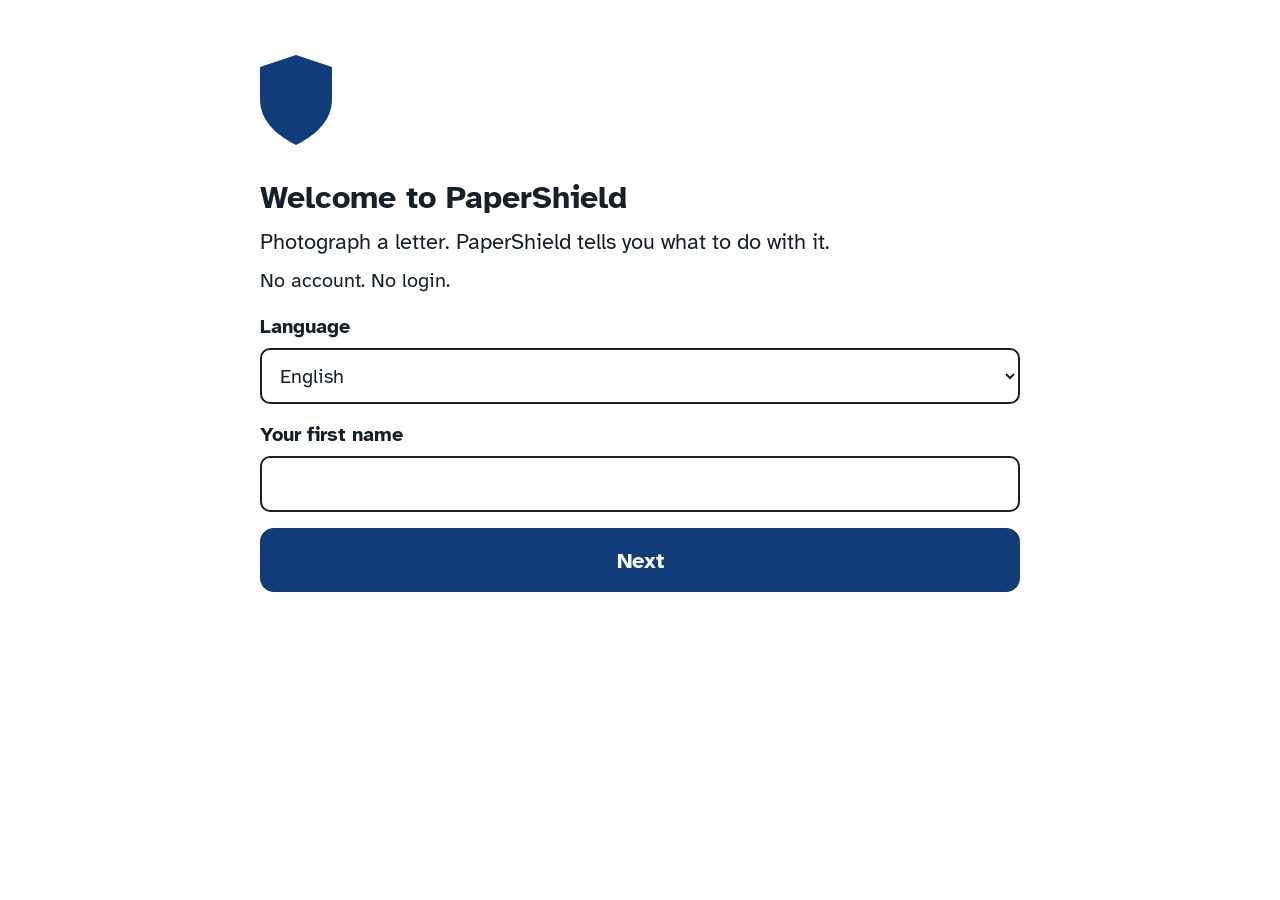
==== index.html @ 8ead5764 "First version of PaperShield" ====
<!doctype html>
<html lang="en">
<head>
<meta charset="utf-8">
<meta name="viewport" content="width=device-width, initial-scale=1, viewport-fit=cover">
<!-- Security: only this site's own files may load or run. No trackers, no outside servers. -->
<meta http-equiv="Content-Security-Policy" content="default-src 'self'; script-src 'self' 'wasm-unsafe-eval'; worker-src 'self'; connect-src 'self'; img-src 'self' data: blob:; style-src 'self'; font-src 'self'; media-src 'self' blob:; object-src 'none'; base-uri 'none'; form-action 'none'">
<meta name="referrer" content="no-referrer">
<meta name="description" content="PaperShield reads a letter on your phone and tells you what to do with it.">
<meta name="theme-color" content="#123b7a">
<link rel="manifest" href="manifest.webmanifest">
<link rel="icon" href="assets/icon.svg" type="image/svg+xml">
<link rel="apple-touch-icon" href="assets/icon-192.png">
<link rel="stylesheet" href="css/app.css">
<title>PaperShield</title>
</head>
<body data-profile="standard" data-theme="system">
<a class="sr" href="#main">Skip to content</a>
<main id="main" aria-live="off"></main>
<div id="live" class="sr" role="status" aria-live="polite"></div>
<div id="toast" role="status" hidden></div>
<div id="print" aria-hidden="true"></div>
<noscript><p>PaperShield needs JavaScript to work.</p></noscript>
<script src="vendor/tesseract/tesseract.min.js"></script>
<script src="vendor/pdfjs/pdf.min.js"></script>
<script src="vendor/jsqr/jsQR.js"></script>
<script src="js/i18n.js"></script>
<script src="js/rules.js"></script>
<script src="js/explain.js"></script>
<script src="js/demo.js"></script>
<script src="js/core.js"></script>
<script src="js/engine.js"></script>
<script src="js/app.js"></script>
</body>
</html>
---- css/app.css ----
/* PaperShield — one typeface (Atkinson Hyperlegible, made for low vision), postal navy, outcome shown as a stamp. */
@font-face { font-family: 'Atkinson'; src: url('../vendor/fonts/atkinson-hyperlegible-latin-400-normal.woff2') format('woff2'); font-weight: 400; font-display: swap; }
@font-face { font-family: 'Atkinson'; src: url('../vendor/fonts/atkinson-hyperlegible-latin-700-normal.woff2') format('woff2'); font-weight: 700; font-display: swap; }

:root {
  --paper: #ffffff; --ink: #17202a; --muted: #4a5563; --line: #c9d2de; --panel: #eef3fb;
  --brand: #123b7a; --brand-ink: #ffffff; --focus: #1f6fff;
  --o-none: #15703f; --o-action: #8f5300; --o-help: #5b3a9e; --o-scam: #b42318; --o-cantRead: #4a5563; --o-notSure: #5b3a9e;
  --base: 20px; --radius-btn: 14px; --tap: 56px; --bright: 1;
  color-scheme: light dark;
}
@media (prefers-color-scheme: dark) {
  body[data-theme="system"] { --paper: #0f1720; --ink: #eef2f7; --muted: #b6c0cc; --line: #34404e; --panel: #182433; --brand: #8fb4ff; --brand-ink: #0b1220;
    --o-none: #5fd29a; --o-action: #f2b35a; --o-help: #c4a8ff; --o-scam: #ff8a7f; --o-cantRead: #b6c0cc; --o-notSure: #c4a8ff; }
}
body[data-theme="dark"] { --paper: #0f1720; --ink: #eef2f7; --muted: #b6c0cc; --line: #34404e; --panel: #182433; --brand: #8fb4ff; --brand-ink: #0b1220;
  --o-none: #5fd29a; --o-action: #f2b35a; --o-help: #c4a8ff; --o-scam: #ff8a7f; --o-cantRead: #b6c0cc; --o-notSure: #c4a8ff; }
body[data-theme="light"] { color-scheme: light; }

/* ACC-02 profiles */
body[data-profile="large"] { --base: 24px; --tap: 64px; }
body[data-profile="lowvision"] { --base: 28px; --tap: 72px; --muted: var(--ink); --line: var(--ink); }
body[data-profile="contrast"] { --paper: #ffffff; --ink: #000000; --muted: #000000; --line: #000000; --panel: #ffffff; --brand: #000000; --brand-ink: #ffffff;
  --o-none: #005a1f; --o-action: #6b3c00; --o-help: #3d1f7a; --o-scam: #9a0000; }
body[data-profile="colorblind"] { --o-none: #0b5cad; --o-action: #b35a00; --o-help: #6a3d9a; --o-scam: #000000; }
body[data-profile="hearing"] { --base: 21px; }
body.invert { filter: invert(1) hue-rotate(180deg) brightness(var(--bright)); }
body:not(.invert) { filter: brightness(var(--bright)); }

* { box-sizing: border-box; }
html { font-size: var(--base); -webkit-text-size-adjust: 100%; height: 100%; scroll-padding-top: env(safe-area-inset-top, 0px); }
@supports (font: -apple-system-body) { html { font: -apple-system-body; font-size: max(var(--base), 1em); } } /* ACC-15 dynamic type on iOS */
:root { padding-top: env(safe-area-inset-top, 0px); padding-bottom: env(safe-area-inset-bottom, 0px); }
body { margin: 0; background: var(--paper); color: var(--ink); font-family: 'Atkinson', 'Atkinson Hyperlegible', Verdana, Tahoma, sans-serif; line-height: 1.5; min-height: 100%; }
main { max-width: 40rem; margin: 0 auto; padding: 0.75rem 1rem 9rem; }
body:not(.one-hand) main { padding-bottom: 2rem; }
h1, h2, h3, h4 { line-height: 1.2; margin: 0.9rem 0 0.4rem; }
h1 { font-size: 1.6rem; } h2 { font-size: 1.3rem; } h3 { font-size: 1.1rem; } h4 { font-size: 1rem; }
p { margin: 0.4rem 0; max-width: 34em; }
a { color: var(--brand); }
.sr { position: absolute; width: 1px; height: 1px; overflow: hidden; clip: rect(0 0 0 0); white-space: nowrap; }
:focus-visible { outline: 4px solid var(--focus); outline-offset: 3px; border-radius: 6px; }
[tabindex="-1"]:focus { outline: none; }
.muted { color: var(--muted); }
.lead { font-size: 1.1rem; }

/* buttons */
.btn { display: inline-flex; align-items: center; justify-content: center; gap: 0.4rem; min-height: var(--tap); padding: 0.5rem 1.1rem; font: inherit; font-weight: 700;
  color: var(--ink); background: var(--paper); border: 2px solid var(--ink); border-radius: var(--radius-btn); cursor: pointer; text-decoration: none; text-align: center; }
.btn.primary { background: var(--brand); color: var(--brand-ink); border-color: var(--brand); }
.btn.ghost { border-color: var(--line); }
.btn.small { min-height: 44px; padding: 0.3rem 0.8rem; font-size: 0.9rem; }
.btn.big { width: 100%; min-height: calc(var(--tap) + 8px); font-size: 1.1rem; }
.btn.danger { border-color: var(--o-scam); color: var(--o-scam); }
.btn[aria-pressed="true"] { background: var(--panel); outline: 3px solid var(--brand); }
.btn:disabled { opacity: 0.45; }
.link { background: none; border: 0; color: var(--brand); font: inherit; text-decoration: underline; padding: 0.6rem 0.3rem; min-height: 44px; cursor: pointer; }
.row { display: flex; gap: 0.6rem; align-items: center; } .row.wrap { flex-wrap: wrap; } .row > .btn { flex: 1 1 auto; }
.stack { display: flex; flex-direction: column; gap: 0.6rem; margin: 0.8rem 0; list-style: none; padding: 0; }
.grid2 { display: grid; grid-template-columns: 1fr 1fr; gap: 0.6rem; }
.chips { display: flex; flex-wrap: wrap; gap: 0.5rem; }
.chip { font: inherit; font-size: 0.95rem; min-height: 48px; padding: 0.3rem 0.9rem; border: 2px solid var(--line); border-radius: 999px; background: var(--panel); color: var(--ink); cursor: pointer; }
.chip.ev { border-color: var(--brand); }

/* header */
.bar { display: flex; align-items: center; gap: 0.6rem; border-bottom: 2px solid var(--line); padding-bottom: 0.4rem; position: sticky; top: env(safe-area-inset-top, 0px); background: var(--paper); z-index: 5; }
.bar-title { font-size: 1.15rem; margin: 0.4rem 0; flex: 1; }
.back { min-height: 48px; padding: 0.2rem 0.7rem; }
.home-head { display: flex; justify-content: space-between; align-items: center; }
.brand { display: flex; align-items: center; gap: 0.5rem; font-weight: 700; font-size: 1.1rem; }
.shield-mark { width: 4.5rem; height: 5.2rem; background: var(--brand); clip-path: path('M36 0 L72 12 V44 C72 68 52 82 36 90 C20 82 0 68 0 44 V12 Z'); }
.shield-mark.small { width: 1.6rem; height: 1.9rem; clip-path: polygon(50% 0, 100% 14%, 100% 50%, 50% 100%, 0 50%, 0 14%); }
.greet { font-size: 1.9rem; margin-top: 1.2rem; }

/* home */
.today { border-left: 6px solid var(--brand); padding: 0.2rem 0 0.2rem 0.9rem; margin: 0.6rem 0 1rem; }
.today-list { list-style: none; padding: 0; margin: 0; }
.today-item { display: grid; grid-template-columns: 2rem 1fr auto; gap: 0.6rem; align-items: center; padding: 0.6rem 0; border-bottom: 1px solid var(--line); }
.today-item p { margin: 0; }
.b-icon { font-size: 1.4rem; }
.encourage { font-weight: 700; color: var(--o-none); }
.panic { width: 100%; text-align: left; font: inherit; font-weight: 700; color: var(--o-scam); background: var(--paper); border: 2px dashed var(--o-scam); border-radius: var(--radius-btn); min-height: var(--tap); padding: 0.7rem 1rem; cursor: pointer; }
.small-h { font-size: 1rem; color: var(--muted); }
.links { display: flex; flex-wrap: wrap; gap: 0.2rem 0.8rem; margin: 1rem 0; }
.dock { margin-top: 1.2rem; }
body.one-hand .dock { position: fixed; left: 0; right: 0; bottom: 0; padding: 0.7rem 1rem calc(0.7rem + env(safe-area-inset-bottom, 0px)); background: var(--paper); border-top: 2px solid var(--line); z-index: 6; }
body.one-hand .dock > * { max-width: 40rem; margin-left: auto; margin-right: auto; }
.camera-btn { display: grid; grid-template-columns: auto 1fr; grid-template-rows: auto auto; column-gap: 1rem; align-items: center; width: 100%; min-height: 6.5rem; padding: 0.8rem 1.2rem;
  background: var(--brand); color: var(--brand-ink); border: 0; border-radius: 22px; font: inherit; text-align: left; cursor: pointer; }
.cam-lens { grid-row: 1 / span 2; width: 3.6rem; height: 3.6rem; border-radius: 50%; border: 6px solid var(--brand-ink); box-shadow: inset 0 0 0 6px var(--brand); background: var(--brand-ink); }
.cam-label { font-size: 1.45rem; font-weight: 700; } .cam-sub { font-size: 0.95rem; opacity: 0.9; }
.dock-row { display: flex; gap: 0.5rem; margin-top: 0.5rem; } .dock-row > * { flex: 1; font-size: 0.9rem; }
.file { position: relative; }

/* onboarding */
.onboard { padding-top: 1rem; } .onboard .shield-mark { margin: 1rem 0; }
.field { display: flex; flex-direction: column; gap: 0.3rem; margin: 0.8rem 0; font-weight: 700; }
input[type=text], input[type=tel], input[type=number], select { font: inherit; font-weight: 400; min-height: var(--tap); padding: 0.4rem 0.7rem; border: 2px solid var(--ink); border-radius: 10px; background: var(--paper); color: var(--ink); }
input[type=range] { width: 100%; min-height: 44px; }
.check, .radio { display: flex; align-items: center; gap: 0.6rem; min-height: 48px; }
.check input, .radio input { width: 1.6rem; height: 1.6rem; accent-color: var(--brand); }
fieldset { border: 2px solid var(--line); border-radius: 12px; margin: 0.8rem 0; }
.yesno { margin: 0.8rem 0; } .yesno .q { font-weight: 700; }

/* camera */
.cam-wrap { position: relative; background: #000; border-radius: 16px; overflow: hidden; margin-top: 0.6rem; }
.cam-video { width: 100%; display: block; max-height: 62vh; object-fit: cover; }
.frame { position: absolute; inset: 6%; border: 4px dashed rgba(255,255,255,0.85); border-radius: 12px; }
.cam-hint { position: absolute; left: 0; right: 0; bottom: 0; margin: 0; max-width: none; padding: 0.8rem; background: rgba(0,0,0,0.75); color: #fff; font-size: 1.2rem; font-weight: 700; text-align: center; }
.cam-controls { display: grid; grid-template-columns: 1fr auto 1fr; align-items: center; gap: 0.6rem; margin-top: 0.8rem; }
.shutter { width: 5rem; height: 5rem; border-radius: 50%; border: 6px solid var(--brand); background: var(--paper); cursor: pointer; }
.pagecount { font-weight: 700; }
.crop-wrap { overflow: auto; } .crop-canvas { touch-action: none; display: block; max-width: 100%; }
.thumbs { display: flex; gap: 0.5rem; overflow-x: auto; margin: 0.8rem 0; } .thumbs img { height: 9rem; border: 2px solid var(--line); border-radius: 8px; }
.sticky-actions { position: sticky; bottom: 0; background: var(--paper); padding: 0.6rem 0; }

/* progress */
.progress { text-align: left; padding-top: 2rem; }
.spinner { width: 3.5rem; height: 3.5rem; border-radius: 50%; border: 6px solid var(--line); border-top-color: var(--brand); animation: spin 1s linear infinite; }
@keyframes spin { to { transform: rotate(360deg); } }
.progress-steps { font-size: 1.1rem; } .progress-steps li.done { color: var(--o-none); font-weight: 700; }

/* RESULT — the stamp is the one bold element */
.sample-badge { display: inline-block; margin-top: 0.6rem; padding: 0.2rem 0.7rem; border: 2px dashed var(--muted); border-radius: 8px; font-weight: 700; color: var(--muted); }
.outcome { --c: var(--o-none); display: grid; grid-template-columns: auto 1fr; align-items: center; column-gap: 0.9rem; margin: 1rem 0.2rem 0.4rem;
  padding: 0.9rem 1.1rem; border: 5px double var(--c); border-radius: 10px; color: var(--c); transform: rotate(-1.2deg); animation: stamp 0.35s ease-out both; }
.o-icon { grid-row: 1 / span 2; display: grid; place-items: center; width: 3.4rem; height: 3.4rem; border-radius: 50%; background: var(--c); color: var(--paper); font-size: 1.9rem; font-weight: 700; }
.o-word { font-size: 1.55rem; font-weight: 700; letter-spacing: 0.01em; }
.o-band { font-weight: 700; color: var(--ink); }
.o-none { --c: var(--o-none); } .o-action { --c: var(--o-action); } .o-help { --c: var(--o-help); } .o-scam { --c: var(--o-scam); } .o-cantRead { --c: var(--o-cantRead); } .o-notSure { --c: var(--o-notSure); }
@keyframes stamp { from { transform: rotate(-6deg) scale(1.15); opacity: 0; } to { transform: rotate(-1.2deg) scale(1); opacity: 1; } }
@media (prefers-reduced-motion: reduce) { .outcome, .spinner { animation: none; } * { scroll-behavior: auto !important; } }
.opening { font-size: 1.1rem; }
.headline { font-size: 1.85rem; margin: 0.6rem 0 0.8rem; }
.scam-count { font-size: 1.2rem; font-weight: 700; color: var(--o-scam); }
.verify, .notsure { border-left: 5px solid var(--o-help); padding-left: 0.8rem; }
.ignore { font-size: 1.05rem; }
.playback, .steps-card, .why, .notread, .belongs, .grounded, .understand, .actions, .teach, .dont, .four, .reminder, .type-confirm, .card {
  margin: 1rem 0; padding: 0.9rem 1rem; border: 2px solid var(--line); border-radius: 14px; }
.playback { background: var(--panel); border-color: var(--panel); } .playback .row { margin: 0.3rem 0; }
.ask-rest { display: flex; gap: 0.5rem; align-items: center; font-weight: 700; }
.dont { border-color: var(--o-scam); } .dont ul { list-style: none; padding: 0; font-weight: 700; } .dont li { padding: 0.25rem 0; }
.teach { border-style: dashed; }
.steps-card ol { font-size: 1.1rem; padding-left: 1.4rem; } .steps-card li { margin: 0.35rem 0; }
.four { padding: 0; } .q { border-bottom: 2px solid var(--line); } .q:last-child { border-bottom: 0; }
.q > summary { cursor: pointer; font-weight: 700; font-size: 1.15rem; padding: 0.8rem 1rem; min-height: var(--tap); list-style-position: inside; }
.q > :not(summary) { padding: 0 1rem 0.8rem; }
.why ul { padding-left: 1.2rem; } .checks { list-style: none; padding: 0; } .checks .found { color: var(--o-scam); font-weight: 700; }
.conf { display: grid; grid-template-columns: auto 1fr; gap: 0.3rem 1rem; } .conf dt { font-weight: 700; } .conf dd { margin: 0; }
.c-clear { color: var(--o-none); } .c-review { color: var(--o-action); font-weight: 700; } .c-cantTell { color: var(--o-scam); font-weight: 700; } .c-none { color: var(--muted); }
.answer, .level-out { font-size: 1.15rem; font-weight: 700; margin-top: 0.6rem; } .level-label { color: var(--muted); font-size: 0.95rem; }
.timeline { padding: 0.4rem 0; } .tl-line { height: 14px; background: var(--panel); border-radius: 7px; overflow: hidden; border: 2px solid var(--line); }
.tl-fill { display: block; height: 100%; background: var(--brand); } .timeline.band-overdue .tl-fill, .timeline.band-urgent .tl-fill { background: var(--o-scam); }
.tl-labels { display: flex; justify-content: space-between; font-size: 0.9rem; font-weight: 700; margin-top: 0.3rem; gap: 0.5rem; }
.trusted-row { display: flex; flex-wrap: wrap; gap: 0.5rem; margin: 0.6rem 0; }
.disclaimer { font-weight: 700; border-top: 2px solid var(--line); padding-top: 0.8rem; margin-top: 1.2rem; }
.privacy-note { font-size: 0.95rem; color: var(--muted); }
.side { display: grid; gap: 1rem; } @media (min-width: 720px) { .side { grid-template-columns: 1fr 1fr; } }
.orig-text { font-family: Georgia, 'Times New Roman', serif; font-size: 0.95rem; line-height: 1.6; background: var(--panel); padding: 0.6rem 0.8rem; border-radius: 10px; max-height: 24rem; overflow: auto; }
.orig-text p { margin: 0.1rem 0; }
.gloss { font: inherit; background: none; border: 0; padding: 0; color: var(--brand); text-decoration: underline dotted 2px; cursor: pointer; }
.definition { font-weight: 700; }
.fix-list li { margin: 0.4rem 0; font-size: 1.1rem; }
.type-line { font-weight: 700; color: var(--o-scam); }
.pill { display: inline-block; padding: 0.15rem 0.6rem; border-radius: 999px; border: 2px solid var(--c); color: var(--c); font-weight: 700; white-space: nowrap; }
.band-overdue { color: var(--o-scam); }

/* evidence */
.ev-wrap { position: relative; overflow: auto; max-height: 70vh; border: 2px solid var(--line); border-radius: 12px; margin-top: 0.6rem; }
.ev-canvas { display: block; touch-action: none; max-width: 100%; }
.lens { position: absolute; width: 260px; height: 120px; border: 4px solid var(--brand); border-radius: 14px; box-shadow: 0 6px 18px rgba(0,0,0,0.35); pointer-events: none; background: #fff; }
.ev-list { list-style: none; padding: 0; } .ev-item { display: flex; gap: 0.6rem; align-items: center; width: 100%; text-align: left; font: inherit; padding: 0.6rem; min-height: var(--tap); border: 2px solid var(--line); border-radius: 10px; background: var(--paper); color: var(--ink); margin: 0.3rem 0; cursor: pointer; }
.ev-dot { flex: none; width: 1rem; height: 1rem; border-radius: 50%; }

/* panic */
.panic-screen .huge { font-size: 2.6rem; font-weight: 700; color: var(--o-scam); }

/* tables, glossary */
.scroll-x { overflow-x: auto; } .rules { border-collapse: collapse; width: 100%; } .rules td { border-bottom: 1px solid var(--line); padding: 0.5rem; vertical-align: top; }
.gloss-list dt { font-weight: 700; margin-top: 0.6rem; } .gloss-list dd { margin: 0 0 0.4rem; }
.diagram { width: 100%; height: auto; margin-top: 0.6rem; }
.person { display: flex; justify-content: space-between; gap: 0.5rem; align-items: center; border-bottom: 1px solid var(--line); }

/* dialog, toast, flash */
.dialog { border: 3px solid var(--ink); border-radius: 16px; padding: 1.2rem; max-width: min(34rem, 92vw); background: var(--paper); color: var(--ink); }
.dialog::backdrop { background: rgba(0,0,0,0.55); }
.dlg-msg { font-size: 1.15rem; font-weight: 700; }
.preview { white-space: pre-wrap; font-family: inherit; font-size: 0.9rem; background: var(--panel); padding: 0.7rem; border-radius: 10px; max-height: 40vh; overflow: auto; }
#toast { position: fixed; left: 1rem; right: 1rem; bottom: calc(10rem + env(safe-area-inset-bottom, 0px)); max-width: 36rem; margin: 0 auto; display: flex; gap: 0.8rem; align-items: center; justify-content: space-between;
  padding: 0.8rem 1rem; background: var(--ink); color: var(--paper); border-radius: 12px; font-weight: 700; z-index: 20; }
#toast .btn { background: var(--paper); }
#toast[hidden] { display: none; }
.flash { position: fixed; inset: 0; z-index: 50; pointer-events: none; animation: flash 0.9s ease-out; }
.flash.scam { background: var(--o-scam); } .flash.due { background: var(--o-action); }
@keyframes flash { 0%, 40% { opacity: 0.7; } 100% { opacity: 0; } }
#print { display: none; }

@media print { /* ACC-19 large print */
  body * { visibility: hidden; } #print, #print * { visibility: visible; }
  #print { display: block; position: absolute; inset: 0; font-size: 28pt; line-height: 1.4; color: #000; filter: none; }
  #print h1 { font-size: 40pt; } #print .p-head { font-size: 34pt; font-weight: 700; }
}

/* static pages */
.doc { max-width: 40rem; margin: 0 auto; padding: 1rem 1rem 3rem; }
.doc h1 { font-size: 1.8rem; } .doc li { margin: 0.3rem 0; } .doc .back-link { display: inline-block; margin-bottom: 0.6rem; }
.doc table { border-collapse: collapse; width: 100%; } .doc td, .doc th { border-bottom: 1px solid var(--line); padding: 0.4rem; text-align: left; vertical-align: top; }

/* landing (DEM-06) */
.land section { margin: 2.2rem 0; }
.land .hero h1 { font-size: 2.3rem; margin-top: 1.4rem; }
.ba { display: grid; gap: 1rem; } @media (min-width: 720px) { .ba { grid-template-columns: 1fr 1fr; } }
.ba figure { margin: 0; } .ba figcaption { font-weight: 700; margin-bottom: 0.4rem; }
.dense { font-family: Georgia, serif; font-size: 0.72rem; line-height: 1.25; text-align: justify; background: var(--panel); padding: 0.8rem; border-radius: 10px; color: var(--muted); }
.story { counter-reset: s; list-style: none; padding: 0; } .story li { counter-increment: s; padding: 0.6rem 0 0.6rem 3rem; position: relative; border-bottom: 1px solid var(--line); }
.story li::before { content: counter(s); position: absolute; left: 0; top: 0.5rem; width: 2.2rem; height: 2.2rem; border-radius: 50%; background: var(--brand); color: var(--brand-ink); display: grid; place-items: center; font-weight: 700; }
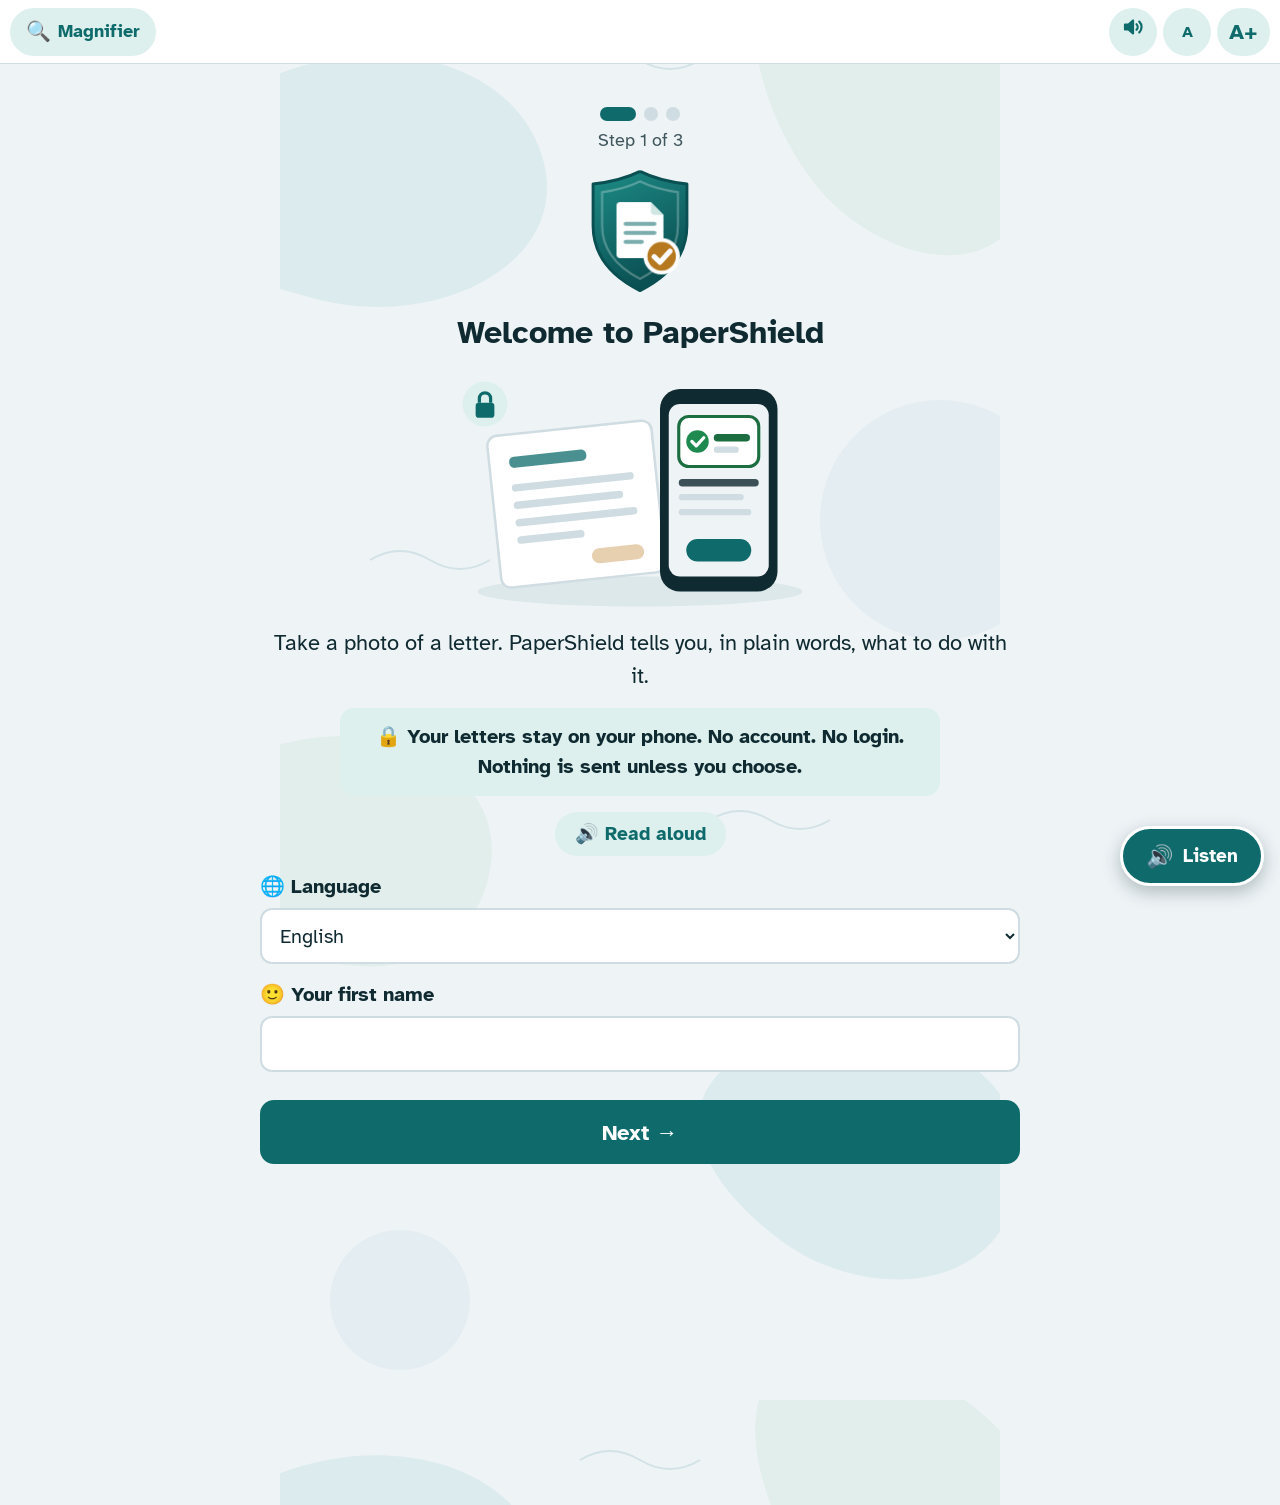
==== commit 1d0b4fcb: "PaperShield stage 1 + 2: new logo and design, letter summary, See the letter, speed slider, mute, 4-" ====
--- a/index.html
+++ b/index.html
@@ -7,10 +7,10 @@
 <meta http-equiv="Content-Security-Policy" content="default-src 'self'; script-src 'self' 'wasm-unsafe-eval'; worker-src 'self'; connect-src 'self'; img-src 'self' data: blob:; style-src 'self'; font-src 'self'; media-src 'self' blob:; object-src 'none'; base-uri 'none'; form-action 'none'">
 <meta name="referrer" content="no-referrer">
 <meta name="description" content="PaperShield reads a letter on your phone and tells you what to do with it.">
-<meta name="theme-color" content="#123b7a">
+<meta name="theme-color" content="#0F6B6B">
 <link rel="manifest" href="manifest.webmanifest">
 <link rel="icon" href="assets/icon.svg" type="image/svg+xml">
-<link rel="apple-touch-icon" href="assets/icon-192.png">
+<link rel="apple-touch-icon" href="assets/apple-touch-icon.png">
 <link rel="stylesheet" href="css/app.css">
 <title>PaperShield</title>
 </head>
@@ -25,11 +25,14 @@
 <script src="vendor/pdfjs/pdf.min.js"></script>
 <script src="vendor/jsqr/jsQR.js"></script>
 <script src="js/i18n.js"></script>
+<script src="js/i18n-extra.js"></script>
+<script src="js/store.js"></script>
 <script src="js/rules.js"></script>
 <script src="js/explain.js"></script>
 <script src="js/demo.js"></script>
 <script src="js/core.js"></script>
 <script src="js/engine.js"></script>
+<script src="js/ui.js"></script>
 <script src="js/app.js"></script>
 </body>
 </html>
--- a/css/app.css
+++ b/css/app.css
@@ -3,18 +3,20 @@
 @font-face { font-family: 'Atkinson'; src: url('../vendor/fonts/atkinson-hyperlegible-latin-700-normal.woff2') format('woff2'); font-weight: 700; font-display: swap; }
 
 :root {
-  --paper: #ffffff; --ink: #17202a; --muted: #4a5563; --line: #c9d2de; --panel: #eef3fb;
-  --brand: #123b7a; --brand-ink: #ffffff; --focus: #1f6fff;
-  --o-none: #15703f; --o-action: #8f5300; --o-help: #5b3a9e; --o-scam: #b42318; --o-cantRead: #4a5563; --o-notSure: #5b3a9e;
-  --base: 20px; --radius-btn: 14px; --tap: 56px; --bright: 1;
+  --paper: #EEF3F6; --card: #FFFFFF; --ink: #0F2A30; --muted: #3F565C; --line: #CFDCE1; --panel: #E2EBEF;
+  --brand: #0F6B6B; --brand-ink: #FFFFFF; --brand-soft: #DDF0EE; --focus: #1A5FD0; --brand-hi: #1D8C86; --brand-deep: #0A4F52; --accent: #B7791F;
+  --o-none: #1C6E40; --o-action: #9A4A00; --o-help: #6A3FA0; --o-scam: #B42318; --o-cantRead: #3F565C; --o-notSure: #6A3FA0;
+  --lamp-off: #2E3E44; --housing: #1B2A2F;
+  --base: 20px; --scale: 1; --radius-btn: 14px; --radius-card: 18px; --tap: 56px; --bright: 1; --tools-h: 3.6rem;
+  --bg-art: url('../assets/bg.svg');
   color-scheme: light dark;
 }
 @media (prefers-color-scheme: dark) {
-  body[data-theme="system"] { --paper: #0f1720; --ink: #eef2f7; --muted: #b6c0cc; --line: #34404e; --panel: #182433; --brand: #8fb4ff; --brand-ink: #0b1220;
-    --o-none: #5fd29a; --o-action: #f2b35a; --o-help: #c4a8ff; --o-scam: #ff8a7f; --o-cantRead: #b6c0cc; --o-notSure: #c4a8ff; }
+  body[data-theme="system"] { --paper: #0C1A1E; --card: #142629; --ink: #E6F0F2; --muted: #A9BEC4; --line: #2B4248; --panel: #1B3035; --brand: #5CC4BE; --brand-ink: #062023; --brand-soft: #173A3B;
+    --o-none: #6FD69C; --o-action: #F2A85A; --o-help: #C9A8FF; --o-scam: #FF8A7F; --o-cantRead: #A9BEC4; --o-notSure: #C9A8FF; --lamp-off: #23353A; --housing: #07141A; --bg-art: url('../assets/bg-dark.svg'); }
 }
-body[data-theme="dark"] { --paper: #0f1720; --ink: #eef2f7; --muted: #b6c0cc; --line: #34404e; --panel: #182433; --brand: #8fb4ff; --brand-ink: #0b1220;
-  --o-none: #5fd29a; --o-action: #f2b35a; --o-help: #c4a8ff; --o-scam: #ff8a7f; --o-cantRead: #b6c0cc; --o-notSure: #c4a8ff; }
+body[data-theme="dark"] { --paper: #0C1A1E; --card: #142629; --ink: #E6F0F2; --muted: #A9BEC4; --line: #2B4248; --panel: #1B3035; --brand: #5CC4BE; --brand-ink: #062023; --brand-soft: #173A3B;
+  --o-none: #6FD69C; --o-action: #F2A85A; --o-help: #C9A8FF; --o-scam: #FF8A7F; --o-cantRead: #A9BEC4; --o-notSure: #C9A8FF; --lamp-off: #23353A; --housing: #07141A; --bg-art: url('../assets/bg-dark.svg'); }
 body[data-theme="light"] { color-scheme: light; }
 
 /* ACC-02 profiles */
@@ -24,14 +26,15 @@
   --o-none: #005a1f; --o-action: #6b3c00; --o-help: #3d1f7a; --o-scam: #9a0000; }
 body[data-profile="colorblind"] { --o-none: #0b5cad; --o-action: #b35a00; --o-help: #6a3d9a; --o-scam: #000000; }
 body[data-profile="hearing"] { --base: 21px; }
-body.invert { filter: invert(1) hue-rotate(180deg) brightness(var(--bright)); }
-body:not(.invert) { filter: brightness(var(--bright)); }
+/* Filters go on <html>, not <body>: a filter on <body> pushes fixed bars (camera, tools) off the screen. */
+html.invert { filter: invert(1) hue-rotate(180deg) brightness(var(--bright)); }
+html.dim:not(.invert) { filter: brightness(var(--bright)); }
 
 * { box-sizing: border-box; }
-html { font-size: var(--base); -webkit-text-size-adjust: 100%; height: 100%; scroll-padding-top: env(safe-area-inset-top, 0px); }
-@supports (font: -apple-system-body) { html { font: -apple-system-body; font-size: max(var(--base), 1em); } } /* ACC-15 dynamic type on iOS */
+html { font-size: calc(var(--base) * var(--scale)); -webkit-text-size-adjust: 100%; height: 100%; scroll-padding-top: env(safe-area-inset-top, 0px); }
+@supports (font: -apple-system-body) { html { font: -apple-system-body; font-size: max(calc(var(--base) * var(--scale)), 1em); } } /* ACC-15 dynamic type on iOS */
 :root { padding-top: env(safe-area-inset-top, 0px); padding-bottom: env(safe-area-inset-bottom, 0px); }
-body { margin: 0; background: var(--paper); color: var(--ink); font-family: 'Atkinson', 'Atkinson Hyperlegible', Verdana, Tahoma, sans-serif; line-height: 1.5; min-height: 100%; }
+body { margin: 0; background: var(--paper) var(--bg-art) center top / 720px auto repeat-y; color: var(--ink); font-family: 'Atkinson', 'Atkinson Hyperlegible', Verdana, Tahoma, sans-serif; line-height: 1.5; min-height: 100%; }
 main { max-width: 40rem; margin: 0 auto; padding: 0.75rem 1rem 9rem; }
 body:not(.one-hand) main { padding-bottom: 2rem; }
 h1, h2, h3, h4 { line-height: 1.2; margin: 0.9rem 0 0.4rem; }
@@ -214,3 +217,231 @@
 .dense { font-family: Georgia, serif; font-size: 0.72rem; line-height: 1.25; text-align: justify; background: var(--panel); padding: 0.8rem; border-radius: 10px; color: var(--muted); }
 .story { counter-reset: s; list-style: none; padding: 0; } .story li { counter-increment: s; padding: 0.6rem 0 0.6rem 3rem; position: relative; border-bottom: 1px solid var(--line); }
 .story li::before { content: counter(s); position: absolute; left: 0; top: 0.5rem; width: 2.2rem; height: 2.2rem; border-radius: 50%; background: var(--brand); color: var(--brand-ink); display: grid; place-items: center; font-weight: 700; }
+
+/* =====================================================================
+   DESIGN C — calm and trusted. Soft blue-grey page, white cards, teal.
+   Headings and short lines centred; long paragraphs stay left for easy reading.
+   ===================================================================== */
+body[data-profile="contrast"] { --bg-art: none; --card: #ffffff; }
+body.has-tools { padding-top: calc(var(--tools-h) + env(safe-area-inset-top, 0px)); }
+body.has-tools main { padding-bottom: 7rem; }
+body.has-tools.one-hand main { padding-bottom: 15rem; }
+
+/* centred headings and short lines */
+h1, h2, h3, .lead, .opening, .headline, .greet, .bar-title, .scam-count, .encourage, .small-h, .progress, .progress h1 { text-align: center; }
+h1, h2, h3, .lead, .opening, .headline { margin-left: auto; margin-right: auto; }
+.progress-steps { display: inline-block; text-align: left; }
+.progress .spinner { margin: 0 auto 0.6rem; }
+.today h2, .card h2, .card h3 { text-align: center; }
+.sample-badge { display: block; width: fit-content; margin: 0.8rem auto 0; }
+
+/* cards: white, soft, rounded */
+.card, .playback, .steps-card, .why, .notread, .belongs, .grounded, .understand, .actions, .teach, .dont, .four, .reminder, .type-confirm, .today, fieldset, .orig-text {
+  background: var(--card); border: 1px solid var(--line); border-radius: var(--radius-card); }
+.today { border-left: 1px solid var(--line); padding: 0.6rem 1rem; }
+.playback { background: var(--brand-soft); border-color: transparent; }
+.dont { border: 2px solid var(--o-scam); }
+.teach { border-style: dashed; }
+
+/* buttons */
+.btn { background: var(--card); color: var(--brand); border: 2px solid var(--line); border-radius: var(--radius-btn); }
+.btn.primary { background: var(--brand); color: var(--brand-ink); border-color: var(--brand); }
+.btn.ghost { background: var(--card); color: var(--brand); border-color: var(--line); }
+.btn:hover { border-color: var(--brand); }
+.chip { background: var(--card); border: 1.5px solid var(--line); color: var(--ink); }
+.chip:hover, .chip:focus-visible { border-color: var(--brand); }
+.panic { background: var(--card); text-align: center; }
+.camera-btn { background: var(--brand); border-radius: 24px; }
+.cam-lens { box-shadow: inset 0 0 0 6px var(--brand); }
+.links { justify-content: center; }
+input[type=text], input[type=tel], input[type=number], select { background: var(--card); border: 2px solid var(--line); border-radius: 12px; }
+input:focus-visible, select:focus-visible { border-color: var(--brand); }
+body.one-hand .dock { background: color-mix(in srgb, var(--paper) 92%, transparent); border-top: 1px solid var(--line); backdrop-filter: blur(6px); }
+
+/* header bar: title centred between back and an empty slot */
+.bar { display: grid; grid-template-columns: minmax(0, 1fr) auto minmax(0, 1fr); column-gap: 0.4rem; background: color-mix(in srgb, var(--paper) 94%, transparent); border-bottom: 1px solid var(--line);
+  padding-top: 0.2rem; }
+body.has-tools .bar { top: calc(var(--tools-h) + env(safe-area-inset-top, 0px)); }
+.bar > :first-child { justify-self: start; } .bar::after { content: ''; }
+.bar-title { overflow-wrap: anywhere; }
+html, body { overflow-x: clip; }
+main, .card, .outcome { min-width: 0; overflow-wrap: anywhere; }
+.home-head { padding: 0.4rem 0; }
+.brand { color: var(--ink); font-size: 1.15rem; }
+
+/* logo */
+.logo { display: inline-block; flex: none; }
+.logo svg { width: 100%; height: 100%; display: block; overflow: visible; }
+.lg-stop1 { stop-color: var(--brand-hi); } .lg-stop2 { stop-color: var(--brand-deep); }
+.lg-shield { stroke: var(--brand-deep); stroke-width: 1.6; stroke-linejoin: round; }
+.lg-rim { fill: none; stroke: #ffffff; stroke-opacity: 0.28; stroke-width: 1.2; }
+.lg-page { fill: #ffffff; } .lg-fold { fill: #CFE6E3; }
+.lg-lines { fill: none; stroke: #0F6B6B; stroke-opacity: 0.55; stroke-width: 2.2; stroke-linecap: round; }
+.lg-badge { fill: var(--accent); stroke: #ffffff; stroke-width: 2.2; }
+.lg-check { fill: none; stroke: #ffffff; stroke-width: 2.8; stroke-linecap: round; stroke-linejoin: round; }
+.onboard > p, .onboard > .lead { text-align: center; }
+.onboard .logo { display: block; margin: 0.6rem auto 0.2rem; }
+.logo-anim .lg-shield { fill-opacity: 0; stroke-dasharray: 220; stroke-dashoffset: 220; animation: lgDraw 0.9s ease-out forwards, lgFill 0.5s ease-out 0.75s forwards; }
+.logo-anim .lg-rim { opacity: 0; animation: lgRise 0.5s ease-out 0.9s forwards; }
+.logo-anim .lg-letter { opacity: 0; transform: translateY(7px); transform-box: fill-box; animation: lgRise 0.5s ease-out 1s forwards; }
+.logo-anim .lg-badge { opacity: 0; transform: scale(0.3); transform-origin: 44px 50px; animation: lgPop 0.4s cubic-bezier(.3,1.5,.6,1) 1.35s forwards; }
+.logo-anim .lg-check { stroke-dasharray: 16; stroke-dashoffset: 16; animation: lgDraw 0.4s ease-out 1.65s forwards; }
+@keyframes lgDraw { to { stroke-dashoffset: 0; } }
+@keyframes lgFill { to { fill-opacity: 1; } }
+@keyframes lgRise { to { opacity: 1; transform: none; } }
+@keyframes lgPop { to { opacity: 1; transform: scale(1); } }
+
+/* RESULT: white card, traffic-light signal on top, answer in words below */
+.outcome { --c: var(--o-none); display: flex; flex-direction: column; align-items: center; gap: 0.6rem; text-align: center; margin: 1rem 0 0.6rem;
+  padding: 1.1rem 1rem 1rem; background: var(--card); border: 1px solid var(--line); border-top: 6px solid var(--c); border-radius: var(--radius-card);
+  color: var(--c); transform: none; animation: rise 0.45s ease-out both; }
+.outcome .o-icon { display: inline-grid; width: 2.2rem; height: 2.2rem; font-size: 1.3rem; margin-right: 0.5rem; vertical-align: middle; }
+.o-word { font-size: 1.5rem; display: flex; align-items: center; justify-content: center; flex-wrap: wrap; }
+.o-band { color: var(--ink); background: var(--panel); border-radius: 14px; padding: 0.25rem 0.9rem; max-width: 100%; }
+.outcome.o-none { --c: var(--o-none); } .outcome.o-action { --c: var(--o-action); } .outcome.o-help { --c: var(--o-help); } .outcome.o-scam { --c: var(--o-scam); }
+.outcome.o-cantRead { --c: var(--o-cantRead); } .outcome.o-notSure { --c: var(--o-notSure); }
+.outcome .o-icon { background: var(--c); color: var(--card); }
+@keyframes rise { from { opacity: 0; transform: translateY(10px); } to { opacity: 1; transform: none; } }
+
+.signal { display: flex; gap: 0.55rem; padding: 0.5rem 0.7rem; background: var(--housing); border-radius: 999px; }
+.lamp { width: min(2.3rem, 12vw); height: min(2.3rem, 12vw); border-radius: 50%; background: var(--lamp-off); display: grid; place-items: center; color: #fff; font-weight: 700; font-size: 1.15rem; }
+.lamp.on { box-shadow: 0 0 0 4px color-mix(in srgb, var(--lc) 35%, transparent); transform: scale(1.12); }
+.lamp-scam.on { --lc: #E5372A; background: #E5372A; }
+.lamp-help.on { --lc: #8B5CD6; background: #7B4CC8; }
+.lamp-action.on { --lc: #F08A1C; background: #D9730D; }
+.lamp-none.on { --lc: #2EA866; background: #1F8A50; }
+.lamp.pulse { animation: lampPulse 2s ease-in-out 3; }
+@keyframes lampPulse { 0%, 100% { box-shadow: 0 0 0 4px rgba(229,55,42,0.35); } 50% { box-shadow: 0 0 0 13px rgba(229,55,42,0.55); filter: brightness(1.25); } }
+
+/* always-on tools: magnifier + text size on top, listen at the bottom */
+#tools-top { position: fixed; top: 0; left: 0; right: 0; z-index: 30; display: flex; justify-content: space-between; align-items: center; gap: 0.5rem;
+  height: calc(var(--tools-h) + env(safe-area-inset-top, 0px)); padding: env(safe-area-inset-top, 0px) 0.75rem 0;
+  background: var(--card); border-bottom: 1px solid var(--line); font-size: 18px; }
+.tool { display: inline-flex; align-items: center; gap: 0.4rem; min-height: 48px; min-width: 48px; padding: 0.2rem 0.9rem; font: inherit; font-weight: 700;
+  color: var(--brand); background: var(--brand-soft); border: 2px solid transparent; border-radius: 999px; cursor: pointer; }
+.tool[aria-pressed="true"] { background: var(--brand); color: var(--brand-ink); }
+.tool-group { display: flex; gap: 0.4rem; }
+.tool-a { justify-content: center; padding: 0 0.7rem; } .a-small { font-size: 16px; } .a-big { font-size: 22px; }
+.tool-ic { font-size: 20px; }
+.fab { position: fixed; right: 1rem; bottom: 1rem; z-index: 30; display: inline-flex; align-items: center; gap: 0.5rem; min-height: 60px; padding: 0 1.3rem;
+  font: inherit; font-size: 19px; font-weight: 700; color: var(--brand-ink); background: var(--brand); border: 3px solid var(--card); border-radius: 999px;
+  box-shadow: 0 6px 18px rgba(8, 40, 44, 0.28); cursor: pointer; }
+.fab.on { background: var(--o-scam); }
+.fab-ic { font-size: 22px; }
+
+.mag-lens { position: fixed; z-index: 40; width: 13rem; height: 13rem; border-radius: 50%; border: 5px solid var(--brand); background: var(--paper);
+  box-shadow: 0 10px 30px rgba(8, 40, 44, 0.35), inset 0 0 0 3px var(--card); touch-action: none; cursor: grab; }
+.mag-lens[hidden] { display: none; }
+.mag-lens.dragging { cursor: grabbing; }
+.lens-view { position: absolute; inset: 0; border-radius: 50%; overflow: hidden; background: var(--paper) var(--bg-art) center / 720px auto; }
+.lens-clone { position: absolute; left: 0; top: 0; margin: 0 !important; transform-origin: 0 0; pointer-events: none; }
+.lens-clone .dock { position: static !important; }
+.lens-close { position: absolute; top: -0.4rem; right: -0.4rem; width: 3rem; height: 3rem; border-radius: 50%; border: 3px solid var(--card); background: var(--ink); color: var(--card);
+  font-size: 1.2rem; font-weight: 700; cursor: pointer; }
+
+/* static pages share the same calm look */
+.doc h1 { text-align: center; }
+.doc table, .doc .card { background: var(--card); }
+
+@media (prefers-reduced-motion: reduce) {
+  .logo-anim * { animation: none !important; opacity: 1 !important; transform: none !important; stroke-dashoffset: 0 !important; fill-opacity: 1 !important; }
+  .lamp.pulse, .outcome { animation: none; }
+}
+
+/* =====================================================================
+   STAGE 2 — summary, letter view, speed slider, keep/delete, first-run pictures
+   ===================================================================== */
+.center { text-align: center; margin-left: auto; margin-right: auto; }
+.say { display: flex; align-items: center; justify-content: center; gap: 0.3rem; margin: 0.7rem auto 0; min-height: 44px; padding: 0.3rem 1rem; font: inherit; font-size: 0.95rem; font-weight: 700;
+  color: var(--brand); background: var(--brand-soft); border: 0; border-radius: 999px; cursor: pointer; }
+.say:hover { outline: 2px solid var(--brand); }
+
+/* Letter summary */
+.summary h3 { margin-top: 0.2rem; }
+.sum-list { display: grid; grid-template-columns: minmax(7rem, auto) 1fr; gap: 0 0.9rem; margin: 0.6rem 0 0; }
+.sum-list dt { font-weight: 700; color: var(--muted); padding: 0.45rem 0; border-bottom: 1px solid var(--line); }
+.sum-list dd { margin: 0; padding: 0.45rem 0; border-bottom: 1px solid var(--line); font-weight: 700; }
+.sum-list dt:last-of-type, .sum-list dd:last-of-type { border-bottom: 0; }
+@media (max-width: 460px) { .sum-list { grid-template-columns: 1fr; } .sum-list dt { border-bottom: 0; padding-bottom: 0; } }
+
+.see-row { display: flex; justify-content: center; margin: 0.8rem 0; }
+.see-row .btn.big { max-width: 26rem; }
+.letter-pages { display: flex; flex-direction: column; gap: 1rem; margin: 0.8rem 0; }
+.letter-canvas, .letter-img { display: block; width: 100%; height: auto; border-radius: 10px; border: 1px solid var(--line); background: #fff; box-shadow: 0 4px 16px rgba(8, 40, 44, 0.12); }
+.line-crop { display: block; max-width: 100%; height: auto; margin: 0.4rem auto; border-radius: 8px; background: #fff; }
+
+/* Purple: ask someone you trust */
+.btn.help-send, .btn.primary.help-send { background: var(--o-help); border-color: var(--o-help); color: var(--card); }
+.help-send { margin: 0.6rem 0; }
+
+/* Speed slider: turtle to rabbit */
+.speed { margin: 0.8rem 0 0.2rem; }
+.speed-title { font-weight: 700; text-align: center; margin: 0 auto 0.2rem; }
+.speed-row { display: flex; align-items: center; gap: 0.6rem; }
+.speed-end { font-size: 1.8rem; line-height: 1; }
+.speed input[type=range] { flex: 1; accent-color: var(--brand); height: 44px; }
+.speed-labels { display: flex; justify-content: space-between; align-items: center; font-size: 0.85rem; color: var(--muted); }
+.speed-out { font-weight: 700; color: var(--ink); }
+
+/* I don't understand */
+.level-label { display: flex; align-items: center; gap: 0.5rem; justify-content: center; font-weight: 700; color: var(--brand); font-size: 1rem; }
+.level-n { display: inline-grid; place-items: center; width: 1.8rem; height: 1.8rem; border-radius: 50%; background: var(--brand); color: var(--brand-ink); font-size: 0.95rem; }
+.simple { list-style: none; padding: 0; margin: 0.4rem 0; } .simple li { padding: 0.35rem 0; font-size: 1.15rem; }
+.understand .muted { font-weight: 400; font-size: 0.95rem; text-align: center; margin-left: auto; margin-right: auto; }
+
+/* Keep or delete */
+.keep { text-align: center; }
+.keep .stack { max-width: 26rem; margin-left: auto; margin-right: auto; }
+.keep-ok { font-size: 1.15rem; font-weight: 700; color: var(--o-none); margin-left: auto; margin-right: auto; }
+.saved-list { list-style: none; padding: 0; margin: 0.4rem 0 0; }
+.saved-item { display: grid; grid-template-columns: 2.4rem 1fr; gap: 0.3rem 0.7rem; align-items: start; padding: 0.7rem 0; border-bottom: 1px solid var(--line); }
+.saved-item:last-child { border-bottom: 0; }
+.saved-item p { margin: 0.1rem 0; }
+.saved-dot { display: grid; place-items: center; width: 2.2rem; height: 2.2rem; border-radius: 50%; background: var(--c, var(--brand)); color: var(--card); font-weight: 700; }
+.saved-item.o-none { --c: var(--o-none); } .saved-item.o-action { --c: var(--o-action); } .saved-item.o-help { --c: var(--o-help); } .saved-item.o-scam { --c: var(--o-scam); }
+.saved-btns { grid-column: 2; display: flex; gap: 0.5rem; flex-wrap: wrap; }
+
+/* First-run screens */
+.ob-step { display: flex; flex-direction: column; align-items: center; gap: 0.3rem; color: var(--muted); font-size: 0.9rem; text-align: center; margin: 0.4rem auto 0; }
+.ob-dots { display: flex; gap: 0.4rem; } .ob-dots span { width: 0.7rem; height: 0.7rem; border-radius: 50%; background: var(--line); } .ob-dots span.on { background: var(--brand); width: 1.8rem; border-radius: 999px; }
+.ob-pic { display: block; width: min(20rem, 100%); height: auto; margin: 0.6rem auto; }
+.trust-line { display: block; max-width: 30rem; margin: 0.8rem auto; padding: 0.7rem 1rem; text-align: center; font-weight: 700; color: var(--ink); background: var(--brand-soft); border-radius: 14px; }
+.ob-outcomes { list-style: none; padding: 0; margin: 0.6rem auto; max-width: 24rem; display: grid; gap: 0.5rem; }
+.ob-outcomes li { --c: var(--o-none); display: flex; align-items: center; gap: 0.7rem; padding: 0.5rem 0.8rem; background: var(--card); border: 1px solid var(--line); border-left: 6px solid var(--c); border-radius: 12px; font-weight: 700; color: var(--ink); }
+.ob-outcomes li.o-action { --c: var(--o-action); } .ob-outcomes li.o-help { --c: var(--o-help); } .ob-outcomes li.o-scam { --c: var(--o-scam); }
+.ob-lamp { display: grid; place-items: center; width: 2rem; height: 2rem; border-radius: 50%; background: var(--c); color: var(--card); flex: none; font-weight: 700; }
+.ob-tools { text-align: center; margin-left: auto; margin-right: auto; }
+.onboard .row { margin-top: 1rem; }
+.onboard > .btn.big { margin-top: 0.6rem; }
+.onboard > .link { display: block; margin: 0.4rem auto; }
+
+/* short lines and buttons centred; long paragraphs stay left */
+.four-say { padding: 0 1rem 0.8rem; }
+.trusted-row, .row { justify-content: center; }
+.privacy-note, .disclaimer { text-align: center; margin-left: auto; margin-right: auto; }
+.disclaimer { max-width: none; }
+.ignore, .verify, .notsure { max-width: none; }
+
+/* static pages: logo in the header, same calm look */
+.doc .brand { justify-content: center; margin: 0.6rem 0; }
+.doc .lead, .doc .hero p { text-align: center; margin-left: auto; margin-right: auto; }
+.doc .back-link { min-height: 44px; display: inline-flex; align-items: center; }
+.doc-foot { text-align: center; margin: 2rem auto 0; }
+
+/* Fixed bars (tools on top, camera bar and Listen at the bottom) grow with A+ only up to a limit,
+   so at the biggest text they never cover the letter or cut their own words. */
+:root { --tools-h: 64px; }
+#tools-top { font-size: 18px; padding-left: 10px; padding-right: 10px; gap: 6px; }
+#tools-top .tool { padding: 0.2em 0.8em; gap: 0.35em; }
+#tools-top .tool-a { padding: 0 0.55em; }
+#tools-top .tool-group { gap: 6px; }
+@media (max-width: 360px) { #mag-btn span:last-child { position: absolute; width: 1px; height: 1px; overflow: hidden; clip: rect(0 0 0 0); } }
+.fab { right: 16px; padding: 0 1.2em; }
+body.one-hand .dock { font-size: clamp(16px, 1rem, 22px); padding: 0.6em 1em calc(0.6em + env(safe-area-inset-bottom, 0px)); }
+.dock .camera-btn { grid-template-columns: auto minmax(0, 1fr); min-height: 5.6em; padding: 0.7em 1.1em; column-gap: 0.9em; }
+.dock .cam-lens { width: 3.2em; height: 3.2em; border-width: 0.3em; }
+.dock .cam-label { font-size: 1.4em; overflow-wrap: normal; } .dock .cam-sub { font-size: 0.9em; }
+.dock .dock-row > * { font-size: 0.9em; }
+.dock .btn { min-height: 52px; }
+body.has-tools.one-hand main { padding-bottom: calc(11em + 6rem); }
+#toast { bottom: calc(9.5rem + env(safe-area-inset-bottom, 0px)); }
